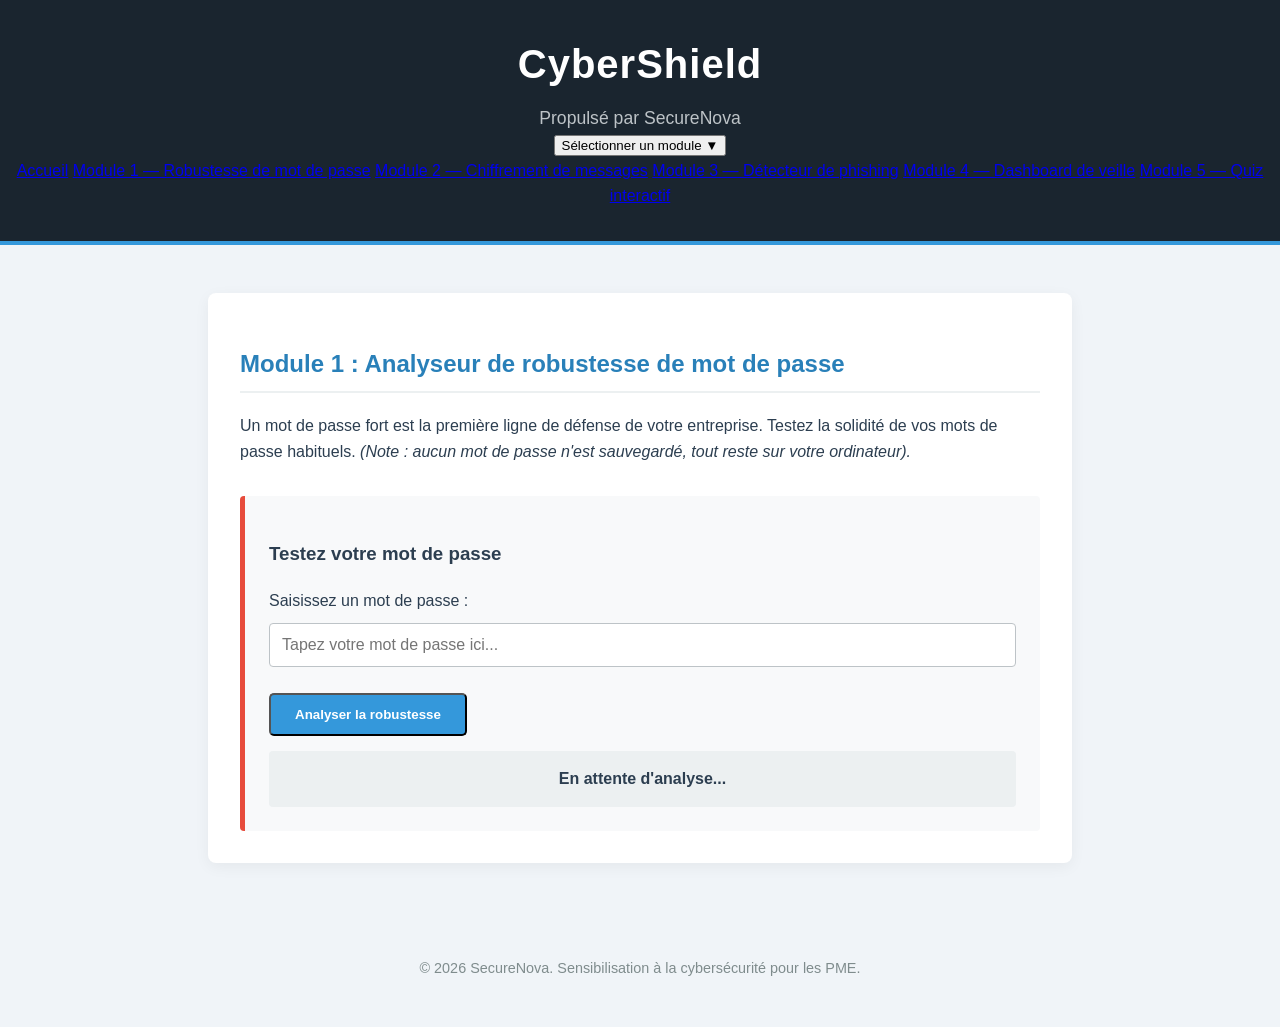
==== modules/module1.html @ cba7eae6 "sites web pour chaque module" ====
<!DOCTYPE html>
<html lang="fr">
<head>
    <meta charset="UTF-8">
    <meta name="viewport" content="width=device-width, initial-scale=1.0">
    <title>Module 1 : Mots de passe | CyberShield</title>
    <link rel="stylesheet" href="../styles.css">
    <style>
        /* Quelques petits ajouts CSS spécifiques pour ce module (peuvent être mis dans style.css plus tard) */
        input[type="text"], input[type="password"] {
            width: 100%;
            padding: 12px;
            margin: 10px 0;
            border: 1px solid #bdc3c7;
            border-radius: 4px;
            box-sizing: border-box; /* Pour que le padding ne dépasse pas la largeur */
            font-size: 1rem;
        }
        .feedback-box {
            margin-top: 15px;
            padding: 15px;
            background-color: #ecf0f1;
            border-radius: 4px;
            text-align: center;
            font-weight: bold;
        }
    </style>
</head>
<body>

    <header>
        <h1>CyberShield</h1>
        <p>Propulsé par SecureNova</p>
        
        <nav class="top-nav">
            <div class="dropdown">
                <button class="dropbtn">Sélectionner un module ▼</button>
                <div class="dropdown-content">
                    <a href="index.html">Accueil</a>
                    <a href="module1.html">Module 1 — Robustesse de mot de passe</a>
                    <a href="module2.html">Module 2 — Chiffrement de messages</a>
                    <a href="#">Module 3 — Détecteur de phishing</a>
                    <a href="#">Module 4 — Dashboard de veille</a>
                    <a href="#">Module 5 — Quiz interactif</a>
                </div>
            </div>
        </nav>
    </header>

    <main>
        <h2>Module 1 : Analyseur de robustesse de mot de passe</h2>
        <p>Un mot de passe fort est la première ligne de défense de votre entreprise. Testez la solidité de vos mots de passe habituels. <em>(Note : aucun mot de passe n'est sauvegardé, tout reste sur votre ordinateur).</em></p>

        <div class="module-test">
            <h3>Testez votre mot de passe</h3>
            
            <label for="password-input">Saisissez un mot de passe :</label>
            <input type="password" id="password-input" placeholder="Tapez votre mot de passe ici...">
            
            <button class="btn" id="analyze-btn">Analyser la robustesse</button>

            <div class="feedback-box" id="password-feedback">
                En attente d'analyse...
            </div>
        </div>
    </main>

    <footer>
        <p>&copy; 2026 SecureNova. Sensibilisation à la cybersécurité pour les PME.</p>
    </footer>

</body>
</html>
---- styles.css ----
body {
            font-family: 'Segoe UI', Tahoma, Geneva, Verdana, sans-serif;
            background-color: #f0f4f8; 
            color: #2c3e50;
            margin: 0;
            padding: 0;
            line-height: 1.6;
        }

        header {
            background-color: #1a252f;
            color: #ffffff;
            padding: 2rem 1rem;
            text-align: center;
            border-bottom: 4px solid #3498db;
        }

        header h1 {
            margin: 0;
            font-size: 2.5rem;
            letter-spacing: 1px;
        }

        header p {
            margin: 0.5rem 0 0 0;
            color: #bdc3c7;
            font-size: 1.1rem;
        }

        main {
            max-width: 800px;
            margin: 3rem auto;
            padding: 2rem;
            background-color: #ffffff;
            border-radius: 8px;
            box-shadow: 0 4px 15px rgba(0, 0, 0, 0.05);
        }

        h2 {
            color: #2980b9;
            border-bottom: 2px solid #ecf0f1;
            padding-bottom: 0.5rem;
        }

        .module-test {
            margin-top: 2rem;
            padding: 1.5rem;
            background-color: #f8f9fa;
            border-left: 5px solid #e74c3c;
            border-radius: 4px;
        }

        .btn {
            display: inline-block;
            background-color: #3498db;
            color: white;
            padding: 12px 24px;
            text-decoration: none;
            border-radius: 5px;
            font-weight: bold;
            margin-top: 1rem;
            transition: background-color 0.3s ease;
        }

        .btn:hover {
            background-color: #2980b9;
        }

        footer {
            text-align: center;
            padding: 2rem;
            margin-top: 2rem;
            color: #7f8c8d;
            font-size: 0.9rem;
        }
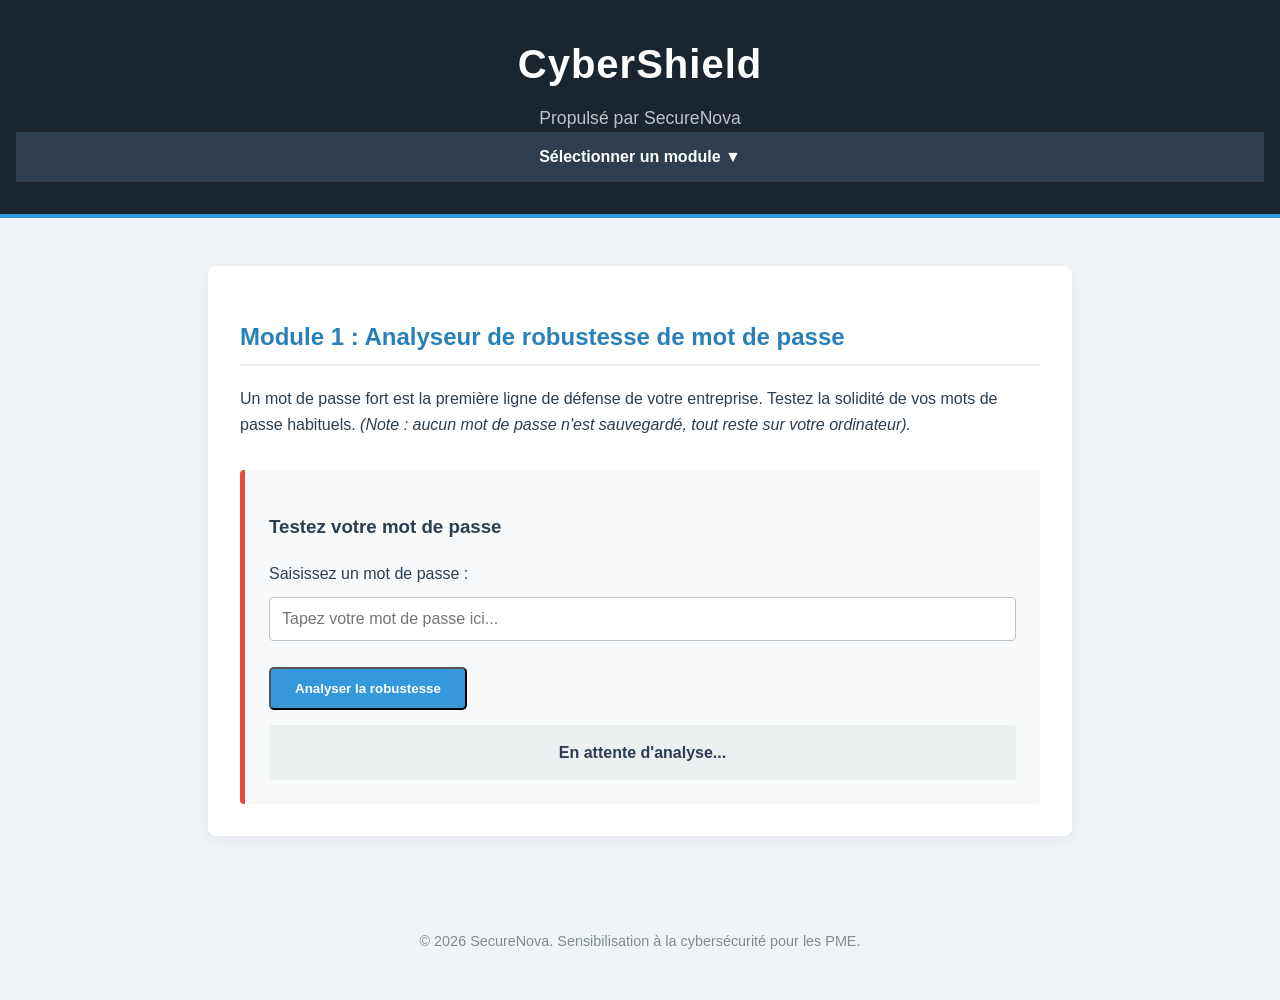
==== commit 11737f23: "site web temporaire via ia pour développer nos modules" ====
--- a/modules/module1.html
+++ b/modules/module1.html
@@ -6,7 +6,6 @@
     <title>Module 1 : Mots de passe | CyberShield</title>
     <link rel="stylesheet" href="../styles.css">
     <style>
-        /* Quelques petits ajouts CSS spécifiques pour ce module (peuvent être mis dans style.css plus tard) */
         input[type="text"], input[type="password"] {
             width: 100%;
             padding: 12px;
@@ -36,7 +35,7 @@
             <div class="dropdown">
                 <button class="dropbtn">Sélectionner un module ▼</button>
                 <div class="dropdown-content">
-                    <a href="index.html">Accueil</a>
+                    <a href="../index.html">Accueil</a>
                     <a href="module1.html">Module 1 — Robustesse de mot de passe</a>
                     <a href="module2.html">Module 2 — Chiffrement de messages</a>
                     <a href="#">Module 3 — Détecteur de phishing</a>
--- a/styles.css
+++ b/styles.css
@@ -72,4 +72,87 @@
             margin-top: 2rem;
             color: #7f8c8d;
             font-size: 0.9rem;
+        }
+
+        .top-nav {
+    background-color: #2c3e50;
+    display: flex;
+    justify-content: center;
+}
+
+.dropdown {
+    position: relative;
+    display: inline-block;
+}
+
+.dropbtn {
+    background-color: #2c3e50;
+    color: white;
+    padding: 16px 24px;
+    font-size: 1rem;
+    border: none;
+    cursor: pointer;
+    font-weight: bold;
+    transition: background-color 0.3s ease;
+}
+
+.dropdown-content {
+    display: none;
+    position: absolute;
+    background-color: #ffffff;
+    min-width: 300px;
+    box-shadow: 0px 8px 16px 0px rgba(0,0,0,0.2);
+    
+    z-index: 100; /* Force le menu à passer par-dessus TOUT le reste */
+    top: 100%; /* Colle parfaitement le menu juste en dessous du bouton, sans espace */
+    left: 50%; /* Centre le menu par rapport au bouton... */
+    transform: translateX(-50%); /* ...suite du centrage */
+    
+    border-radius: 0 0 4px 4px;
+    text-align: left;
+}
+
+.dropdown-content a {
+    color: #2c3e50;
+    padding: 12px 16px;
+    text-decoration: none;
+    display: block;
+    border-bottom: 1px solid #ecf0f1;
+    transition: background-color 0.2s ease;
+}
+
+.dropdown-content a:last-child {
+    border-bottom: none;
+}
+
+.dropdown-content a:hover {
+    background-color: #f8f9fa;
+    color: #3498db;
+    padding-left: 20px;
+}
+
+.dropdown:hover .dropdown-content {
+    display: block;
+}
+
+.dropdown:hover .dropbtn {
+    background-color: #3498db;
+}
+
+        textarea {
+            width: 100%;
+            height: 120px;
+            padding: 12px;
+            margin: 10px 0;
+            border: 1px solid #bdc3c7;
+            border-radius: 4px;
+            box-sizing: border-box;
+            font-family: monospace; /* Police idéale pour le code ou le texte chiffré */
+            font-size: 1rem;
+            resize: vertical; /* Permet d'agrandir la zone de texte de haut en bas */
+        }
+        .action-buttons {
+            display: flex;
+            gap: 15px;
+            margin: 15px 0;
         }
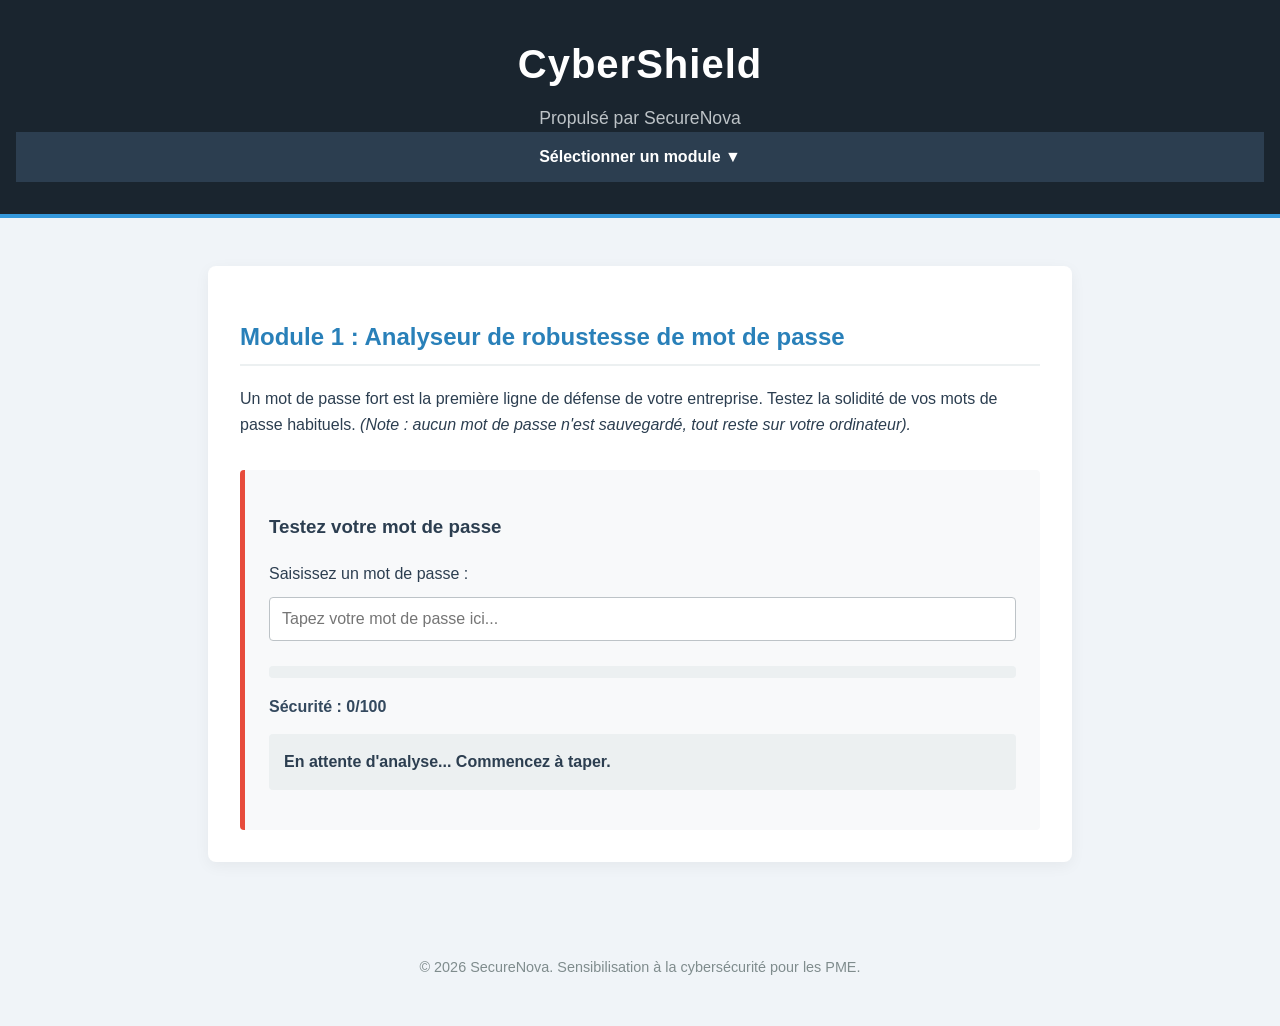
==== commit a9600fae: "passwords" ====
--- a/modules/module1.html
+++ b/modules/module1.html
@@ -4,7 +4,7 @@
     <meta charset="UTF-8">
     <meta name="viewport" content="width=device-width, initial-scale=1.0">
     <title>Module 1 : Mots de passe | CyberShield</title>
-    <link rel="stylesheet" href="../styles.css">
+    <link rel="stylesheet" href="../styles.css"> 
     <style>
         input[type="text"], input[type="password"] {
             width: 100%;
@@ -12,7 +12,7 @@
             margin: 10px 0;
             border: 1px solid #bdc3c7;
             border-radius: 4px;
-            box-sizing: border-box; /* Pour que le padding ne dépasse pas la largeur */
+            box-sizing: border-box;
             font-size: 1rem;
         }
         .feedback-box {
@@ -20,8 +20,27 @@
             padding: 15px;
             background-color: #ecf0f1;
             border-radius: 4px;
-            text-align: center;
+            /* text-align: left pour bien aligner les puces de la liste */
+            text-align: left; 
             font-weight: bold;
+            list-style-position: inside; /* Garde les puces à l'intérieur de la boîte */
+            color: #2c3e50;
+        }
+        
+        /* NOUVEAU : Design de la barre de progression */
+        .progress-container {
+            background-color: #ecf0f1; 
+            border-radius: 4px; 
+            height: 12px; 
+            margin: 15px 0; 
+            overflow: hidden;
+        }
+        
+        #strength-bar {
+            height: 100%; 
+            width: 0%; 
+            background-color: transparent; 
+            transition: width 0.3s ease, background-color 0.3s ease; /* Animation fluide */
         }
     </style>
 </head>
@@ -56,11 +75,15 @@
             <label for="password-input">Saisissez un mot de passe :</label>
             <input type="password" id="password-input" placeholder="Tapez votre mot de passe ici...">
             
-            <button class="btn" id="analyze-btn">Analyser la robustesse</button>
+            <div class="progress-container">
+                <div id="strength-bar"></div>
+            </div>
+            
+            <p id="score" style="font-weight: bold; margin-bottom: 10px; color: #34495e;">Sécurité : 0/100</p>
 
-            <div class="feedback-box" id="password-feedback">
-                En attente d'analyse...
-            </div>
+            <ul class="feedback-box" id="password-feedback">
+                En attente d'analyse... Commencez à taper.
+            </ul>
         </div>
     </main>
 
@@ -68,5 +91,6 @@
         <p>&copy; 2026 SecureNova. Sensibilisation à la cybersécurité pour les PME.</p>
     </footer>
 
+    <script src="../js/password.js"></script>
 </body>
 </html>
--- a/styles.css
+++ b/styles.css
@@ -1,80 +1,80 @@
-        body {
-            font-family: 'Segoe UI', Tahoma, Geneva, Verdana, sans-serif;
-            background-color: #f0f4f8; 
-            color: #2c3e50;
-            margin: 0;
-            padding: 0;
-            line-height: 1.6;
-        }
+body {
+    font-family: 'Segoe UI', Tahoma, Geneva, Verdana, sans-serif;
+    background-color: #f0f4f8; 
+    color: #2c3e50;
+    margin: 0;
+    padding: 0;
+    line-height: 1.6;
+}
 
-        header {
-            background-color: #1a252f;
-            color: #ffffff;
-            padding: 2rem 1rem;
-            text-align: center;
-            border-bottom: 4px solid #3498db;
-        }
+header {
+    background-color: #1a252f;
+    color: #ffffff;
+    padding: 2rem 1rem;
+    text-align: center;
+    border-bottom: 4px solid #3498db;
+}
 
-        header h1 {
-            margin: 0;
-            font-size: 2.5rem;
-            letter-spacing: 1px;
-        }
+header h1 {
+    margin: 0;
+    font-size: 2.5rem;
+    letter-spacing: 1px;
+}
 
-        header p {
-            margin: 0.5rem 0 0 0;
-            color: #bdc3c7;
-            font-size: 1.1rem;
-        }
+header p {
+    margin: 0.5rem 0 0 0;
+    color: #bdc3c7;
+    font-size: 1.1rem;
+}
 
-        main {
-            max-width: 800px;
-            margin: 3rem auto;
-            padding: 2rem;
-            background-color: #ffffff;
-            border-radius: 8px;
-            box-shadow: 0 4px 15px rgba(0, 0, 0, 0.05);
-        }
+main {
+    max-width: 800px;
+    margin: 3rem auto;
+    padding: 2rem;
+    background-color: #ffffff;
+    border-radius: 8px;
+    box-shadow: 0 4px 15px rgba(0, 0, 0, 0.05);
+}
 
-        h2 {
-            color: #2980b9;
-            border-bottom: 2px solid #ecf0f1;
-            padding-bottom: 0.5rem;
-        }
+h2 {
+    color: #2980b9;
+    border-bottom: 2px solid #ecf0f1;
+    padding-bottom: 0.5rem;
+}
 
-        .module-test {
-            margin-top: 2rem;
-            padding: 1.5rem;
-            background-color: #f8f9fa;
-            border-left: 5px solid #e74c3c;
-            border-radius: 4px;
-        }
+.module-test {
+    margin-top: 2rem;
+    padding: 1.5rem;
+    background-color: #f8f9fa;
+    border-left: 5px solid #e74c3c;
+    border-radius: 4px;
+}
 
-        .btn {
-            display: inline-block;
-            background-color: #3498db;
-            color: white;
-            padding: 12px 24px;
-            text-decoration: none;
-            border-radius: 5px;
-            font-weight: bold;
-            margin-top: 1rem;
-            transition: background-color 0.3s ease;
-        }
+.btn {
+    display: inline-block;
+    background-color: #3498db;
+    color: white;
+    padding: 12px 24px;
+    text-decoration: none;
+    border-radius: 5px;
+    font-weight: bold;
+    margin-top: 1rem;
+    transition: background-color 0.3s ease;
+}
 
-        .btn:hover {
-            background-color: #2980b9;
-        }
+.btn:hover {
+    background-color: #2980b9;
+}
 
-        footer {
-            text-align: center;
-            padding: 2rem;
-            margin-top: 2rem;
-            color: #7f8c8d;
-            font-size: 0.9rem;
-        }
+footer {
+    text-align: center;
+    padding: 2rem;
+    margin-top: 2rem;
+    color: #7f8c8d;
+    font-size: 0.9rem;
+}
 
-        .top-nav {
+.top-nav {
     background-color: #2c3e50;
     display: flex;
     justify-content: center;
@@ -102,12 +102,10 @@
     background-color: #ffffff;
     min-width: 300px;
     box-shadow: 0px 8px 16px 0px rgba(0,0,0,0.2);
-    
-    z-index: 100; /* Force le menu à passer par-dessus TOUT le reste */
-    top: 100%; /* Colle parfaitement le menu juste en dessous du bouton, sans espace */
-    left: 50%; /* Centre le menu par rapport au bouton... */
-    transform: translateX(-50%); /* ...suite du centrage */
-    
+    z-index: 100; 
+    top: 100%;
+    left: 50%;
+    transform: translateX(-50%);
     border-radius: 0 0 4px 4px;
     text-align: left;
 }
@@ -139,20 +137,49 @@
     background-color: #3498db;
 }
 
-        textarea {
-            width: 100%;
-            height: 120px;
-            padding: 12px;
-            margin: 10px 0;
-            border: 1px solid #bdc3c7;
-            border-radius: 4px;
-            box-sizing: border-box;
-            font-family: monospace; /* Police idéale pour le code ou le texte chiffré */
-            font-size: 1rem;
-            resize: vertical; /* Permet d'agrandir la zone de texte de haut en bas */
-        }
-        .action-buttons {
-            display: flex;
-            gap: 15px;
-            margin: 15px 0;
-        }+textarea {
+    width: 100%;
+    height: 120px;
+    padding: 12px;
+    margin: 10px 0;
+    border: 1px solid #bdc3c7;
+    border-radius: 4px;
+    box-sizing: border-box;
+    font-family: monospace;
+    font-size: 1rem;
+    resize: vertical;
+}
+
+.action-buttons {
+    display: flex;
+    gap: 15px;
+    margin: 15px 0;
+}
+
+#shift-input {
+    width: 80px;
+    padding: 8px;
+    margin: 10px 0 20px 0;
+    border: 1px solid #bdc3c7;
+    border-radius: 4px;
+}
+
+#decrypt-btn {
+    background-color: #e74c3c;
+}
+
+#decrypt-btn:hover {
+    background-color: #c0392b; 
+}
+
+#bruteforce-btn {
+    background-color: #f39c12;
+}
+
+#bruteforce-btn:hover {
+    background-color: #d68910;
+}
+
+#bruteforce-results {
+    margin-top: 2rem;
+}
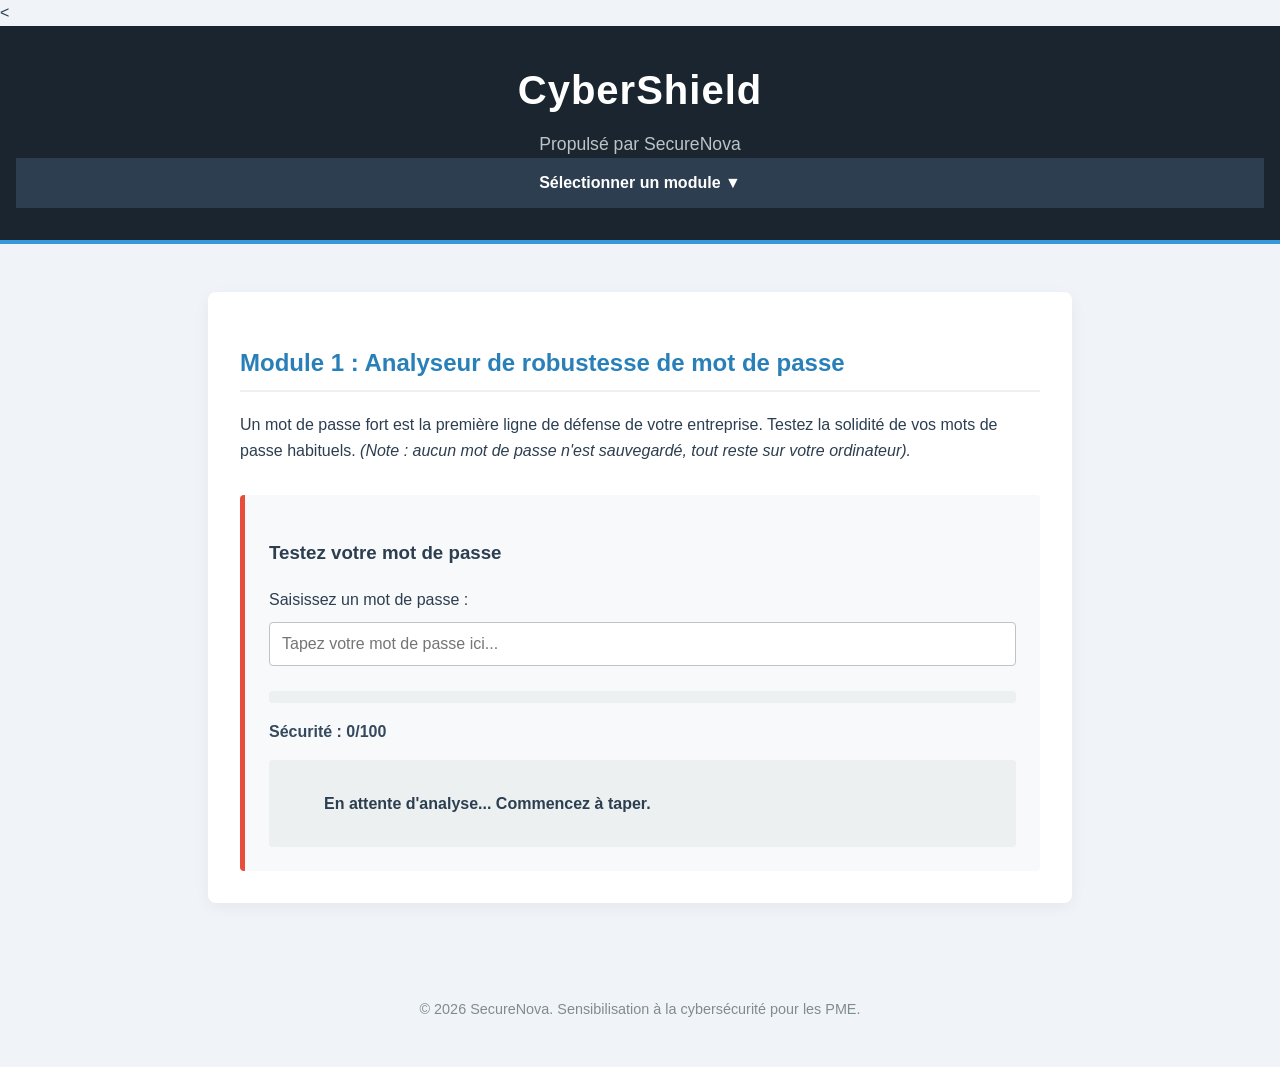
==== commit 96e8d945: "update" ====
--- a/modules/module1.html
+++ b/modules/module1.html
@@ -5,44 +5,7 @@
     <meta name="viewport" content="width=device-width, initial-scale=1.0">
     <title>Module 1 : Mots de passe | CyberShield</title>
     <link rel="stylesheet" href="../styles.css"> 
-    <style>
-        input[type="text"], input[type="password"] {
-            width: 100%;
-            padding: 12px;
-            margin: 10px 0;
-            border: 1px solid #bdc3c7;
-            border-radius: 4px;
-            box-sizing: border-box;
-            font-size: 1rem;
-        }
-        .feedback-box {
-            margin-top: 15px;
-            padding: 15px;
-            background-color: #ecf0f1;
-            border-radius: 4px;
-            /* text-align: left pour bien aligner les puces de la liste */
-            text-align: left; 
-            font-weight: bold;
-            list-style-position: inside; /* Garde les puces à l'intérieur de la boîte */
-            color: #2c3e50;
-        }
-        
-        /* NOUVEAU : Design de la barre de progression */
-        .progress-container {
-            background-color: #ecf0f1; 
-            border-radius: 4px; 
-            height: 12px; 
-            margin: 15px 0; 
-            overflow: hidden;
-        }
-        
-        #strength-bar {
-            height: 100%; 
-            width: 0%; 
-            background-color: transparent; 
-            transition: width 0.3s ease, background-color 0.3s ease; /* Animation fluide */
-        }
-    </style>
+    <
 </head>
 <body>
 
@@ -57,9 +20,9 @@
                     <a href="../index.html">Accueil</a>
                     <a href="module1.html">Module 1 — Robustesse de mot de passe</a>
                     <a href="module2.html">Module 2 — Chiffrement de messages</a>
-                    <a href="#">Module 3 — Détecteur de phishing</a>
-                    <a href="#">Module 4 — Dashboard de veille</a>
-                    <a href="#">Module 5 — Quiz interactif</a>
+                    <a href="module3.html">Module 3 — Détecteur de phishing</a>
+                    <a href="module4.html">Module 4 — Dashboard de veille</a>
+                    <a href="module5.html">Module 5 — Quiz interactif</a>
                 </div>
             </div>
         </nav>
@@ -80,10 +43,11 @@
             </div>
             
             <p id="score" style="font-weight: bold; margin-bottom: 10px; color: #34495e;">Sécurité : 0/100</p>
-
-            <ul class="feedback-box" id="password-feedback">
-                En attente d'analyse... Commencez à taper.
-            </ul>
+                        
+            <div class="box">
+                <ul class="feedback-box" id="password-feedback">
+                    En attente d'analyse... Commencez à taper.
+                </ul>
         </div>
     </main>
 
--- a/styles.css
+++ b/styles.css
@@ -52,6 +52,7 @@
 
 .btn {
     display: inline-block;
+    border: none;
     background-color: #3498db;
     color: white;
     padding: 12px 24px;
@@ -60,10 +61,25 @@
     font-weight: bold;
     margin-top: 1rem;
     transition: background-color 0.3s ease;
+    cursor: pointer;
+
 }
 
 .btn:hover {
     background-color: #2980b9;
+}
+
+.analyze-btn {
+    color: white;
+    background-color: #1a252f;
+    padding: 12px 24px;
+    text-decoration: none;
+    border-radius: 5px;
+    font-weight: bold;
+    margin-top: 1rem;
+    transition: background-color 0.3s ease;
+    border: none;
+    cursor: pointer;
 }
 
 footer {
@@ -116,7 +132,6 @@
     text-decoration: none;
     display: block;
     border-bottom: 1px solid #ecf0f1;
-    transition: background-color 0.2s ease;
 }
 
 .dropdown-content a:last-child {
@@ -182,4 +197,51 @@
 
 #bruteforce-results {
     margin-top: 2rem;
+}
+
+score {
+    color: #297fb9;
+    text-align: center;
+    font-weight: bold;
+    margin-bottom: 10px; ;
+}
+
+.presentation {
+    text-align: center;
+}
+
+input[type="text"], input[type="password"] {
+    width: 100%;
+    padding: 12px;
+    margin: 10px 0;
+    border: 1px solid #bdc3c7;
+    border-radius: 4px;
+    box-sizing: border-box;
+    font-size: 1rem;
+}
+
+.box {
+    margin-top: 15px;
+    padding: 15px;
+    background-color: #ecf0f1;
+    border-radius: 4px;
+    text-align: left; 
+    font-weight: bold;
+    list-style-position: inside;
+    color: #2c3e50;
+}
+
+.progress-container {
+    background-color: #ecf0f1; 
+    border-radius: 4px; 
+    height: 12px; 
+    margin: 15px 0; 
+    overflow: hidden;
+}
+
+#strength-bar {
+    height: 100%; 
+    width: 0%; 
+    background-color: transparent; 
+    transition: width 0.3s ease, background-color 0.3s ease;
 }
